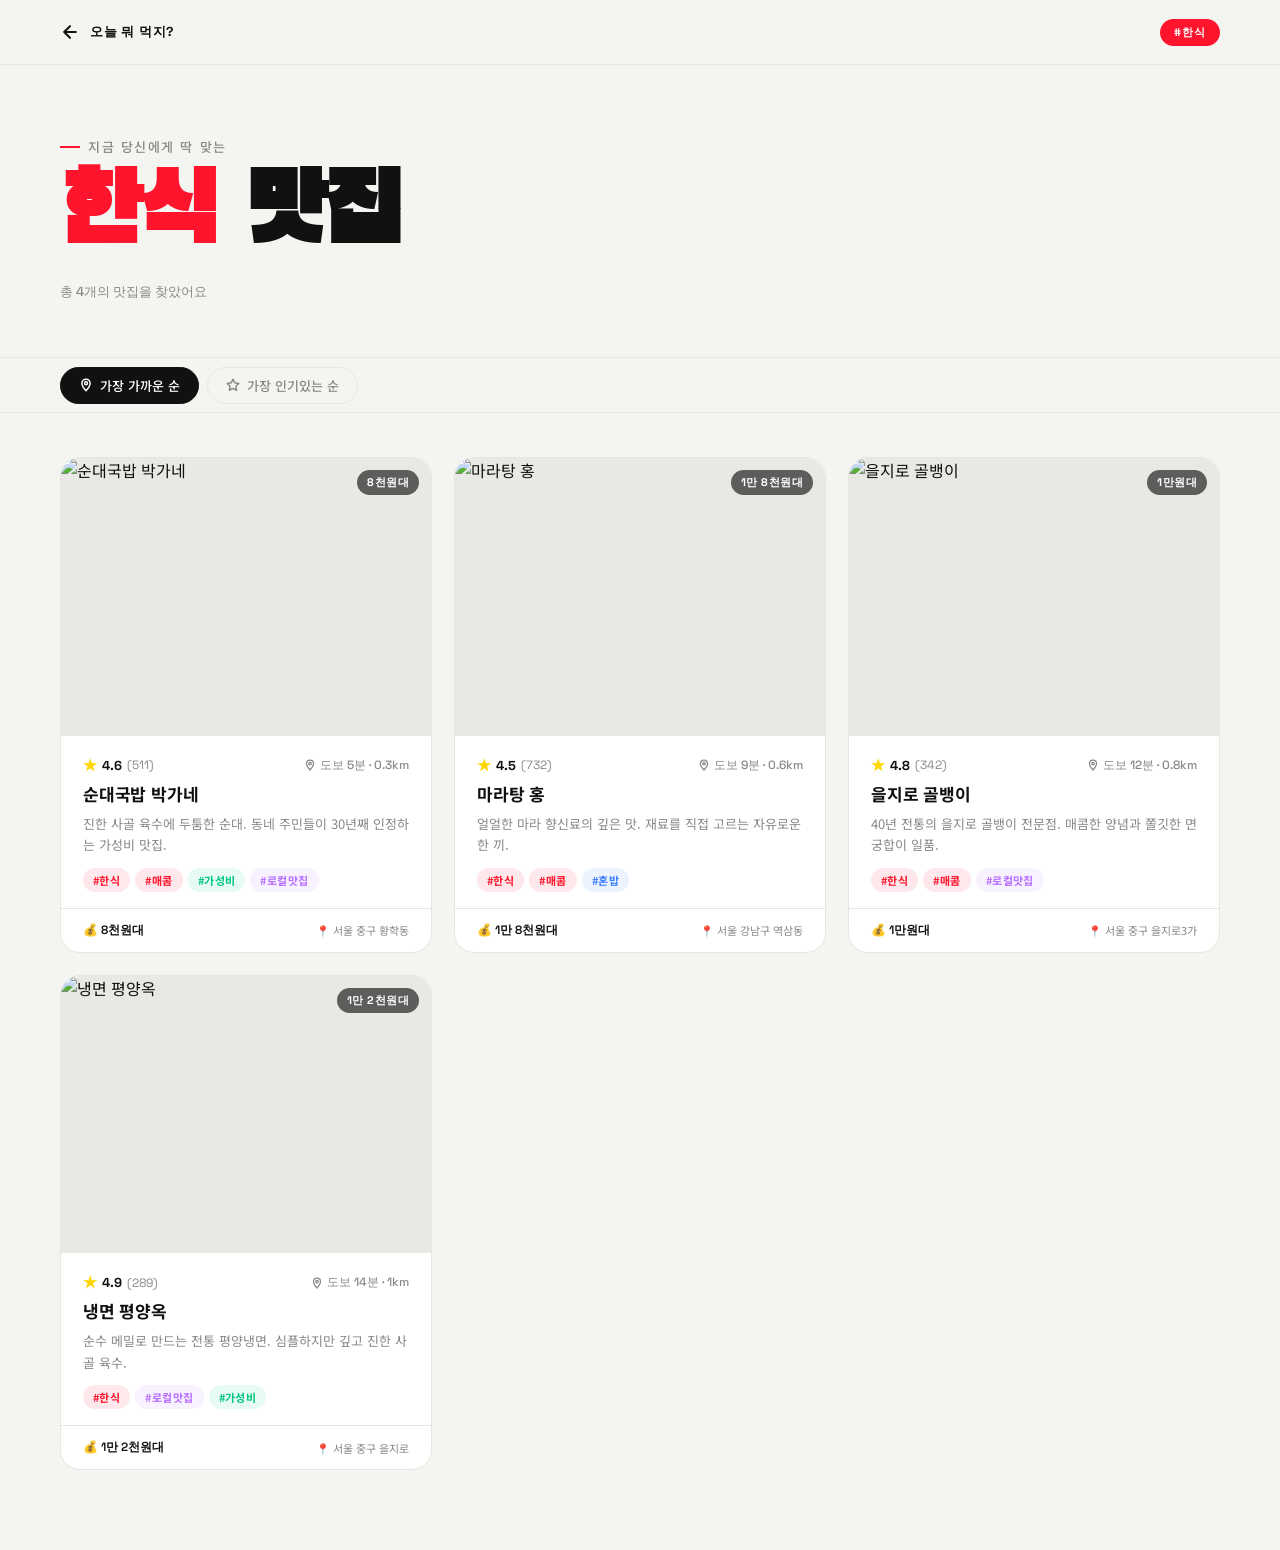
==== project02/detail.html @ df08a721 "Upload files to project02 folder" ====
<!DOCTYPE html>
<html lang="ko">
<head>
  <meta charset="UTF-8">
  <meta name="viewport" content="width=device-width, initial-scale=1.0">
  <title>맛집 — 오늘 뭐 먹지?</title>

  <link rel="preconnect" href="https://fonts.googleapis.com">
  <link rel="preconnect" href="https://fonts.gstatic.com" crossorigin>
  <link href="https://fonts.googleapis.com/css2?family=Black+Han+Sans&family=Noto+Sans+KR:wght@400;500;700&family=Space+Grotesk:wght@400;500;700&display=swap" rel="stylesheet">

  <link rel="stylesheet" href="detail.css">
</head>
<body>

  <!-- ── 헤더 ── -->
  <header id="detail-header">
    <div class="header-inner">
      <a href="index.html" class="back-btn" aria-label="메인으로 돌아가기">
        <svg width="20" height="20" viewBox="0 0 24 24" fill="none"
          stroke="currentColor" stroke-width="2.5"
          stroke-linecap="round" stroke-linejoin="round" aria-hidden="true">
          <path d="M19 12H5M5 12l7-7M5 12l7 7"/>
        </svg>
        오늘 뭐 먹지?
      </a>
      <div id="header-tag"></div>
    </div>
  </header>

  <!-- ── 히어로 ── -->
  <section id="detail-hero">
    <div class="hero-inner">
      <p id="hero-eyebrow"></p>
      <h1 id="hero-title"></h1>
      <p id="hero-count"></p>
    </div>
  </section>

  <!-- ── 정렬 바 ── -->
  <div id="sort-bar" role="toolbar" aria-label="정렬 옵션">
    <div class="sort-inner">
      <button class="sort-btn active" data-sort="distance" type="button">
        <svg width="14" height="14" viewBox="0 0 24 24" fill="none"
          stroke="currentColor" stroke-width="2.5"
          stroke-linecap="round" stroke-linejoin="round" aria-hidden="true">
          <path d="M12 2C8.13 2 5 5.13 5 9c0 5.25 7 13 7 13s7-7.75 7-13c0-3.87-3.13-7-7-7z"/>
          <circle cx="12" cy="9" r="2.5"/>
        </svg>
        가장 가까운 순
      </button>
      <button class="sort-btn" data-sort="rating" type="button">
        <svg width="14" height="14" viewBox="0 0 24 24" fill="none"
          stroke="currentColor" stroke-width="2.5"
          stroke-linecap="round" stroke-linejoin="round" aria-hidden="true">
          <polygon points="12 2 15.09 8.26 22 9.27 17 14.14 18.18 21.02 12 17.77 5.82 21.02 7 14.14 2 9.27 8.91 8.26 12 2"/>
        </svg>
        가장 인기있는 순
      </button>
    </div>
  </div>

  <!-- ── 레스토랑 그리드 ── -->
  <main id="restaurant-grid" aria-label="맛집 목록">
    <!-- detail.js가 카드 삽입 -->
  </main>

  <script src="data.js"></script>
  <script src="detail.js"></script>
</body>
</html>
---- project02/detail.css ----
/**
 * Role: 상세 페이지 스타일 — 깔끔한 에디토리얼 레이아웃
 * Key Features: 스티키 헤더, 정렬 바, 반응형 카드 그리드, 호버 애니메이션
 */

/* ===================================
   기본 리셋 & 변수
=================================== */
*, *::before, *::after {
  box-sizing: border-box;
  margin: 0;
  padding: 0;
}

:root {
  --bg:      #F4F4F0;
  --card-bg: #FFFFFF;
  --text:    #111111;
  --muted:   #888888;
  --border:  #E6E6E1;
  --accent:  #FF142D; /* JS가 태그별로 덮어씀 */
}

html {
  scroll-behavior: smooth;
}

body {
  background: var(--bg);
  color: var(--text);
  font-family: 'Noto Sans KR', sans-serif;
  min-height: 100vh;
  -webkit-font-smoothing: antialiased;
  opacity: 0;
  transition: opacity 0.5s ease;
}

body.ready {
  opacity: 1;
}

/* ===================================
   스티키 헤더
=================================== */
#detail-header {
  position: sticky;
  top: 0;
  z-index: 100;
  background: rgba(244, 244, 240, 0.9);
  backdrop-filter: blur(14px);
  -webkit-backdrop-filter: blur(14px);
  border-bottom: 1px solid var(--border);
}

.header-inner {
  max-width: 1240px;
  margin: 0 auto;
  padding: 0 40px;
  height: 64px;
  display: flex;
  align-items: center;
  justify-content: space-between;
}

/* 뒤로가기 버튼 */
.back-btn {
  display: inline-flex;
  align-items: center;
  gap: 10px;
  text-decoration: none;
  color: var(--text);
  font-family: 'Space Grotesk', sans-serif;
  font-size: 13px;
  font-weight: 700;
  letter-spacing: 0.06em;
  transition: gap 0.25s ease, color 0.2s;
}

.back-btn:hover {
  gap: 16px;
  color: var(--accent);
}

.back-btn svg {
  flex-shrink: 0;
  transition: transform 0.25s ease;
}

.back-btn:hover svg {
  transform: translateX(-3px);
}

/* 헤더 태그 뱃지 */
#header-tag {
  font-family: 'Space Grotesk', sans-serif;
  font-size: 11px;
  font-weight: 700;
  letter-spacing: 0.1em;
  text-transform: uppercase;
  padding: 6px 14px;
  border-radius: 100px;
  background: var(--accent);
  color: #fff;
}

/* ===================================
   히어로 섹션
=================================== */
#detail-hero {
  border-bottom: 1px solid var(--border);
  padding: 72px 0 56px;
}

.hero-inner {
  max-width: 1240px;
  margin: 0 auto;
  padding: 0 40px;
}

#hero-eyebrow {
  font-size: 13px;
  font-weight: 500;
  color: var(--muted);
  letter-spacing: 0.12em;
  margin-bottom: 14px;
  display: flex;
  align-items: center;
  gap: 8px;
}

#hero-eyebrow::before {
  content: '';
  display: inline-block;
  width: 20px;
  height: 2px;
  background: var(--accent);
}

#hero-title {
  font-family: 'Black Han Sans', sans-serif;
  font-size: clamp(52px, 7.5vw, 100px);
  line-height: 0.95;
  color: var(--text);
  margin-bottom: 22px;
  letter-spacing: -0.01em;
}

#hero-title .tag-word {
  color: var(--accent);
}

#hero-count {
  font-family: 'Space Grotesk', sans-serif;
  font-size: 13px;
  font-weight: 500;
  color: var(--muted);
}

/* ===================================
   정렬 바
=================================== */
#sort-bar {
  position: sticky;
  top: 64px;
  z-index: 90;
  background: rgba(244, 244, 240, 0.9);
  backdrop-filter: blur(14px);
  -webkit-backdrop-filter: blur(14px);
  border-bottom: 1px solid var(--border);
}

.sort-inner {
  max-width: 1240px;
  margin: 0 auto;
  padding: 0 40px;
  height: 54px;
  display: flex;
  align-items: center;
  gap: 8px;
}

.sort-btn {
  display: inline-flex;
  align-items: center;
  gap: 7px;
  padding: 8px 18px;
  border: 1.5px solid var(--border);
  border-radius: 100px;
  background: transparent;
  color: var(--muted);
  font-family: 'Noto Sans KR', sans-serif;
  font-size: 13px;
  font-weight: 500;
  cursor: pointer;
  transition: border-color 0.2s, color 0.2s, background 0.2s;
  white-space: nowrap;
}

.sort-btn:hover {
  border-color: var(--text);
  color: var(--text);
}

.sort-btn.active {
  background: var(--text);
  border-color: var(--text);
  color: #fff;
}

/* ===================================
   레스토랑 그리드
=================================== */
#restaurant-grid {
  max-width: 1240px;
  margin: 0 auto;
  padding: 44px 40px 80px;
  display: grid;
  grid-template-columns: repeat(auto-fill, minmax(320px, 1fr));
  gap: 22px;
}

/* 결과 없음 */
.no-result {
  grid-column: 1 / -1;
  text-align: center;
  padding: 80px 20px;
  color: var(--muted);
  font-size: 15px;
  line-height: 1.8;
}

/* ===================================
   레스토랑 카드
=================================== */
.restaurant-card {
  background: var(--card-bg);
  border-radius: 20px;
  overflow: hidden;
  border: 1px solid var(--border);
  transition: transform 0.32s ease, box-shadow 0.32s ease;
  cursor: default;
  display: flex;
  flex-direction: column;
}

.restaurant-card:hover {
  transform: translateY(-8px);
  box-shadow: 0 28px 56px rgba(0, 0, 0, 0.09);
}

/* 썸네일 */
.card-thumb {
  width: 100%;
  aspect-ratio: 4 / 3;
  overflow: hidden;
  position: relative;
  background: #E8E8E4;
}

.card-thumb img {
  width: 100%;
  height: 100%;
  object-fit: cover;
  display: block;
  transition: transform 0.5s ease;
}

.restaurant-card:hover .card-thumb img {
  transform: scale(1.06);
}

/* 가격대 배지 */
.card-price-badge {
  position: absolute;
  top: 12px;
  right: 12px;
  background: rgba(0, 0, 0, 0.6);
  backdrop-filter: blur(6px);
  color: #fff;
  font-family: 'Space Grotesk', sans-serif;
  font-size: 11px;
  font-weight: 700;
  padding: 5px 10px;
  border-radius: 100px;
  letter-spacing: 0.04em;
}

/* 카드 본문 */
.card-body {
  padding: 20px 22px 16px;
  flex: 1;
  display: flex;
  flex-direction: column;
  gap: 8px;
}

/* 평점 + 거리 행 */
.card-meta {
  display: flex;
  align-items: center;
  justify-content: space-between;
}

.card-rating {
  display: flex;
  align-items: center;
  gap: 5px;
  font-family: 'Space Grotesk', sans-serif;
  font-size: 13px;
  font-weight: 700;
  color: var(--text);
}

.star-icon {
  color: #FFD600;
  font-size: 14px;
}

.review-count {
  font-weight: 400;
  color: var(--muted);
  font-size: 12px;
}

.card-distance {
  display: flex;
  align-items: center;
  gap: 4px;
  font-family: 'Space Grotesk', sans-serif;
  font-size: 12px;
  font-weight: 500;
  color: var(--muted);
}

/* 식당 이름 */
.card-name {
  font-family: 'Noto Sans KR', sans-serif;
  font-size: 17px;
  font-weight: 700;
  color: var(--text);
  letter-spacing: -0.01em;
  line-height: 1.3;
}

/* 설명 */
.card-desc {
  font-size: 13px;
  color: var(--muted);
  line-height: 1.65;
  display: -webkit-box;
  -webkit-line-clamp: 2;
  -webkit-box-orient: vertical;
  overflow: hidden;
}

/* 태그 목록 */
.card-tags {
  display: flex;
  flex-wrap: wrap;
  gap: 5px;
  margin-top: 4px;
}

.card-tag {
  font-size: 11px;
  font-weight: 700;
  padding: 4px 10px;
  border-radius: 100px;
  letter-spacing: 0.04em;
  white-space: nowrap;
}

/* 카드 푸터 */
.card-footer {
  padding: 13px 22px;
  border-top: 1px solid var(--border);
  display: flex;
  align-items: center;
  justify-content: space-between;
  gap: 8px;
}

.card-price {
  font-family: 'Space Grotesk', sans-serif;
  font-size: 12px;
  font-weight: 600;
  color: var(--text);
}

.card-address {
  font-size: 11px;
  color: var(--muted);
  white-space: nowrap;
  overflow: hidden;
  text-overflow: ellipsis;
  max-width: 160px;
}

/* ===================================
   반응형
=================================== */
@media (max-width: 768px) {
  .header-inner,
  .hero-inner,
  .sort-inner,
  #restaurant-grid {
    padding-left: 20px;
    padding-right: 20px;
  }

  #restaurant-grid {
    grid-template-columns: 1fr;
    padding-top: 24px;
    padding-bottom: 48px;
    gap: 16px;
  }

  #detail-hero {
    padding: 44px 0 32px;
  }
}

@media (min-width: 769px) and (max-width: 1024px) {
  #restaurant-grid {
    grid-template-columns: repeat(2, 1fr);
  }
}
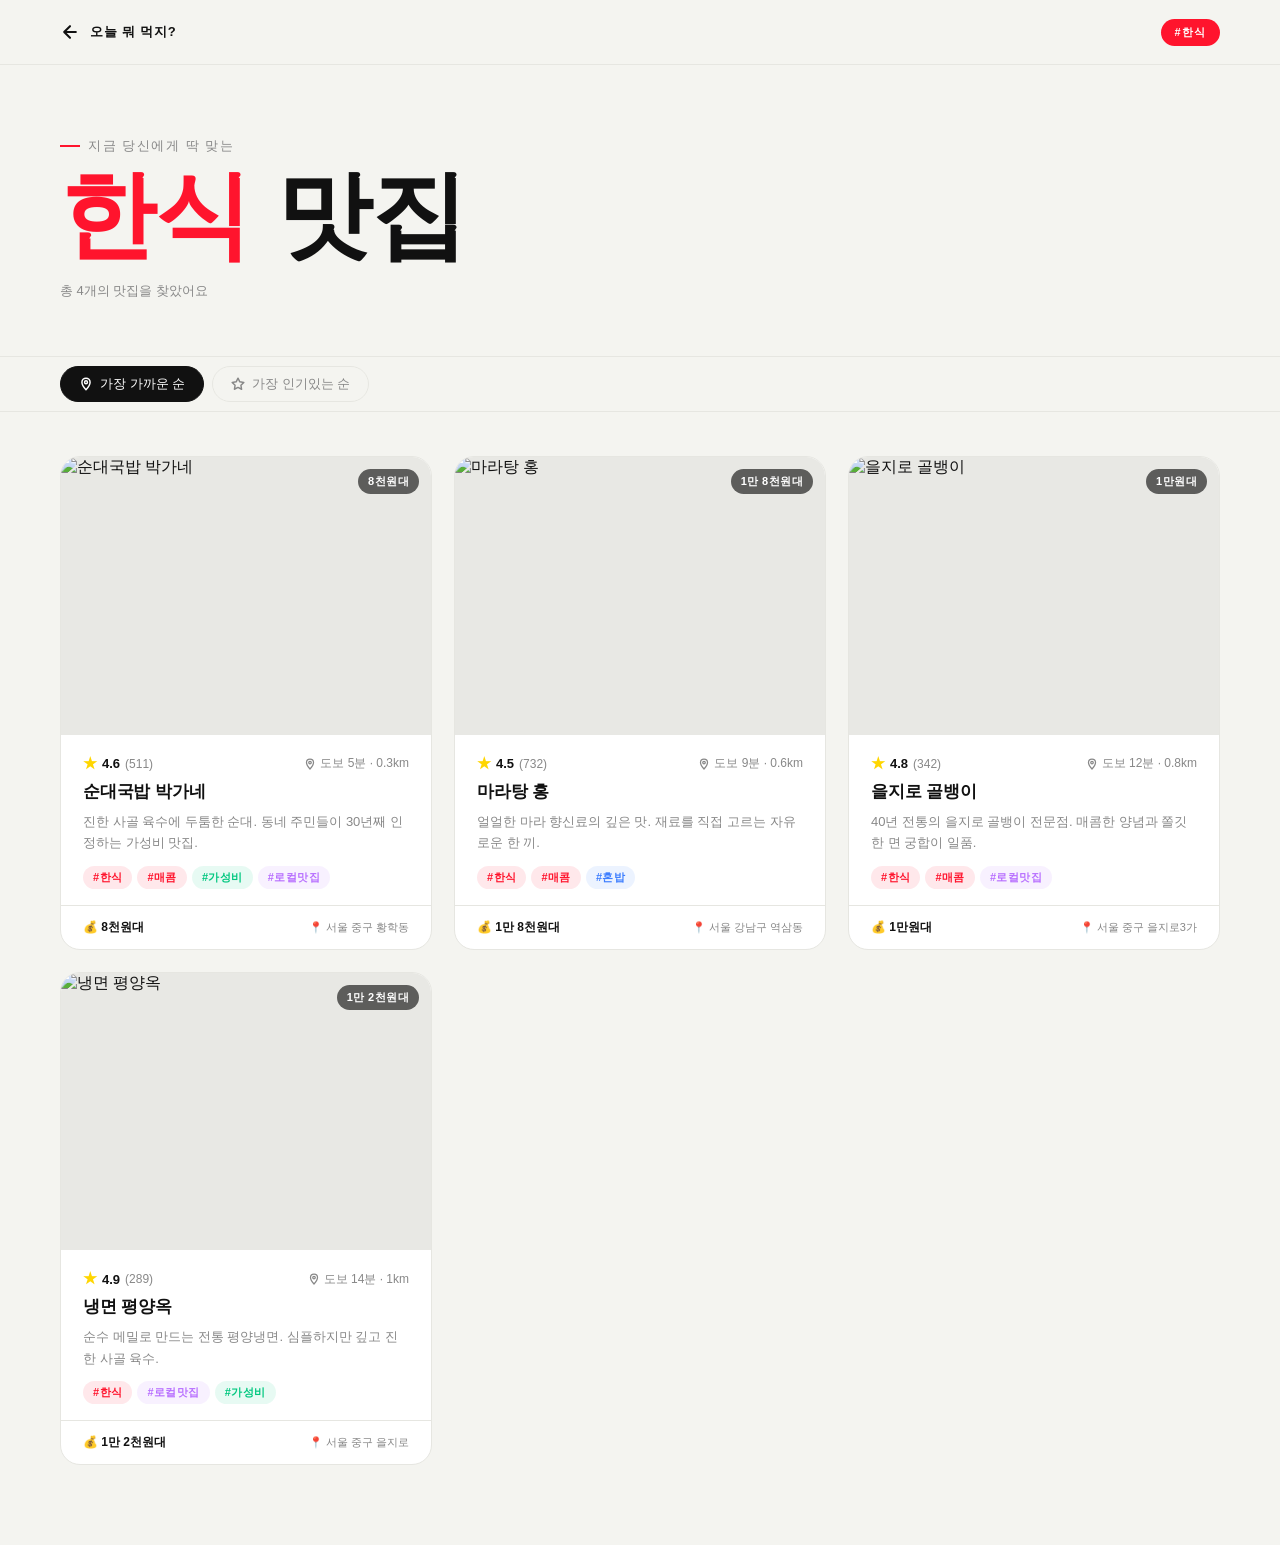
==== commit 51d28854: "Update project02 — Unsplash 실사 이미지 적용 및 카테고리·데이터 개선 Co-Authored-By: Claude Sonnet 4.6 <noreply@anthr" ====
--- a/project02/detail.html
+++ b/project02/detail.html
@@ -7,7 +7,7 @@
 
   <link rel="preconnect" href="https://fonts.googleapis.com">
   <link rel="preconnect" href="https://fonts.gstatic.com" crossorigin>
-  <link href="https://fonts.googleapis.com/css2?family=Black+Han+Sans&family=Noto+Sans+KR:wght@400;500;700&family=Space+Grotesk:wght@400;500;700&display=swap" rel="stylesheet">
+  <link href="https://fonts.googleapis.com/css2?family=Nanum+Square+Round:wght@400;700;800&display=swap" rel="stylesheet">
 
   <link rel="stylesheet" href="detail.css">
 </head>
--- a/project02/detail.css
+++ b/project02/detail.css
@@ -28,7 +28,7 @@
 body {
   background: var(--bg);
   color: var(--text);
-  font-family: 'Noto Sans KR', sans-serif;
+  font-family: 'Nanum Square Round', sans-serif;
   min-height: 100vh;
   -webkit-font-smoothing: antialiased;
   opacity: 0;
@@ -69,7 +69,7 @@
   gap: 10px;
   text-decoration: none;
   color: var(--text);
-  font-family: 'Space Grotesk', sans-serif;
+  font-family: 'Nanum Square Round', sans-serif;
   font-size: 13px;
   font-weight: 700;
   letter-spacing: 0.06em;
@@ -92,7 +92,7 @@
 
 /* 헤더 태그 뱃지 */
 #header-tag {
-  font-family: 'Space Grotesk', sans-serif;
+  font-family: 'Nanum Square Round', sans-serif;
   font-size: 11px;
   font-weight: 700;
   letter-spacing: 0.1em;
@@ -137,7 +137,8 @@
 }
 
 #hero-title {
-  font-family: 'Black Han Sans', sans-serif;
+  font-family: 'Nanum Square Round', sans-serif;
+  font-weight: 800;
   font-size: clamp(52px, 7.5vw, 100px);
   line-height: 0.95;
   color: var(--text);
@@ -150,7 +151,7 @@
 }
 
 #hero-count {
-  font-family: 'Space Grotesk', sans-serif;
+  font-family: 'Nanum Square Round', sans-serif;
   font-size: 13px;
   font-weight: 500;
   color: var(--muted);
@@ -188,7 +189,7 @@
   border-radius: 100px;
   background: transparent;
   color: var(--muted);
-  font-family: 'Noto Sans KR', sans-serif;
+  font-family: 'Nanum Square Round', sans-serif;
   font-size: 13px;
   font-weight: 500;
   cursor: pointer;
@@ -277,7 +278,7 @@
   background: rgba(0, 0, 0, 0.6);
   backdrop-filter: blur(6px);
   color: #fff;
-  font-family: 'Space Grotesk', sans-serif;
+  font-family: 'Nanum Square Round', sans-serif;
   font-size: 11px;
   font-weight: 700;
   padding: 5px 10px;
@@ -305,7 +306,7 @@
   display: flex;
   align-items: center;
   gap: 5px;
-  font-family: 'Space Grotesk', sans-serif;
+  font-family: 'Nanum Square Round', sans-serif;
   font-size: 13px;
   font-weight: 700;
   color: var(--text);
@@ -326,7 +327,7 @@
   display: flex;
   align-items: center;
   gap: 4px;
-  font-family: 'Space Grotesk', sans-serif;
+  font-family: 'Nanum Square Round', sans-serif;
   font-size: 12px;
   font-weight: 500;
   color: var(--muted);
@@ -334,7 +335,7 @@
 
 /* 식당 이름 */
 .card-name {
-  font-family: 'Noto Sans KR', sans-serif;
+  font-family: 'Nanum Square Round', sans-serif;
   font-size: 17px;
   font-weight: 700;
   color: var(--text);
@@ -381,7 +382,7 @@
 }
 
 .card-price {
-  font-family: 'Space Grotesk', sans-serif;
+  font-family: 'Nanum Square Round', sans-serif;
   font-size: 12px;
   font-weight: 600;
   color: var(--text);
